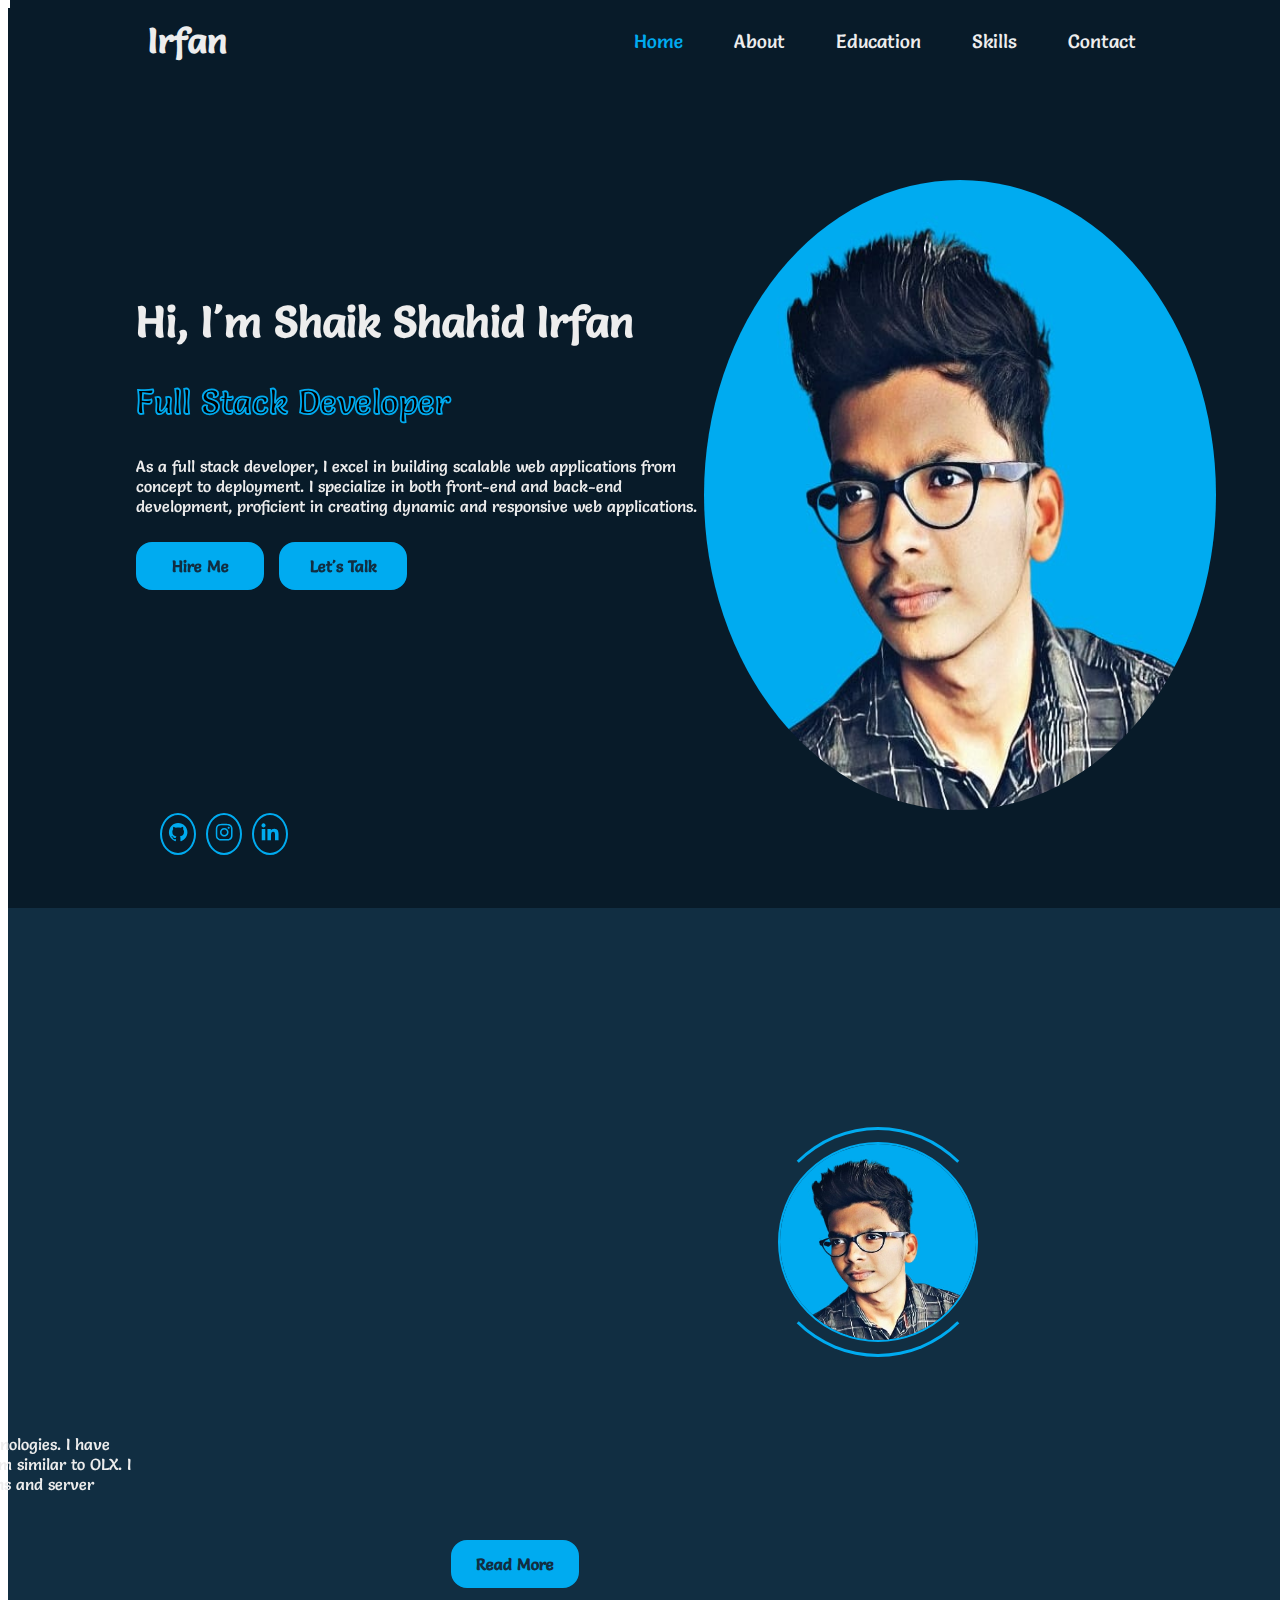
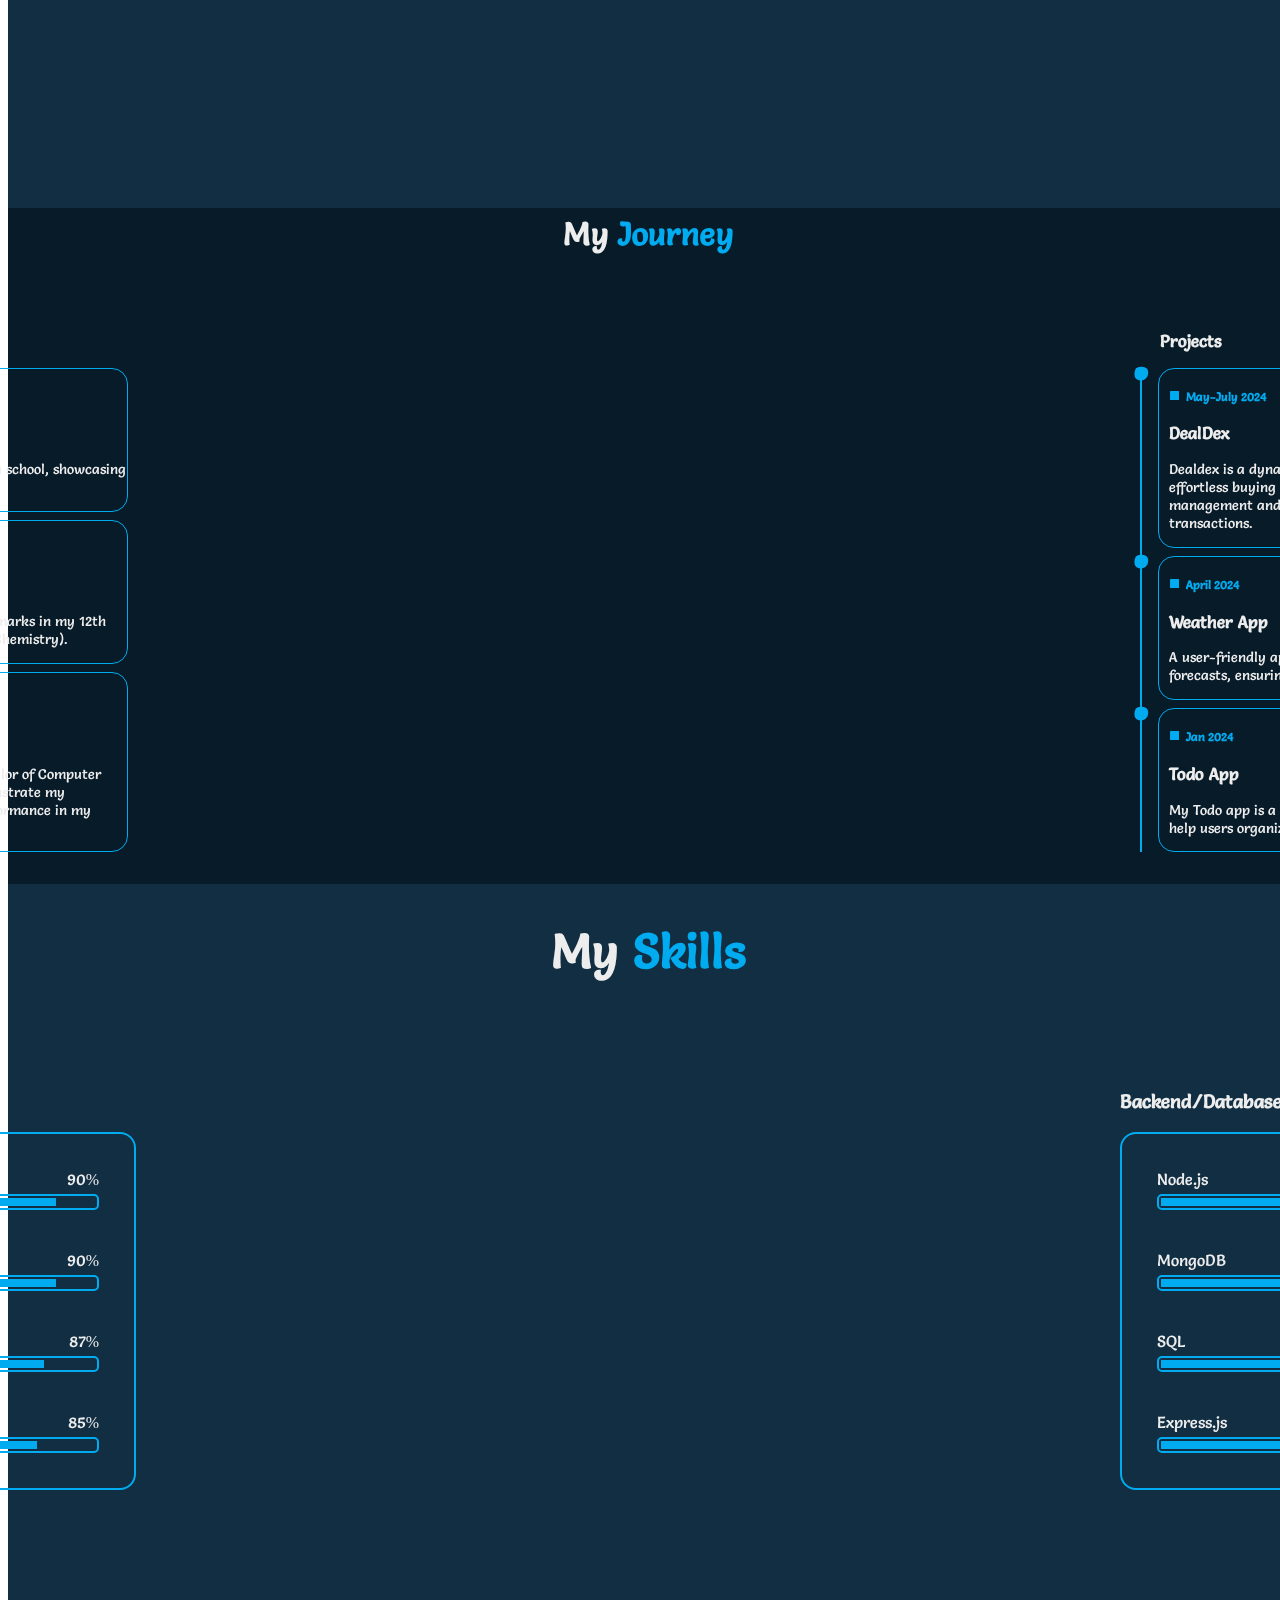
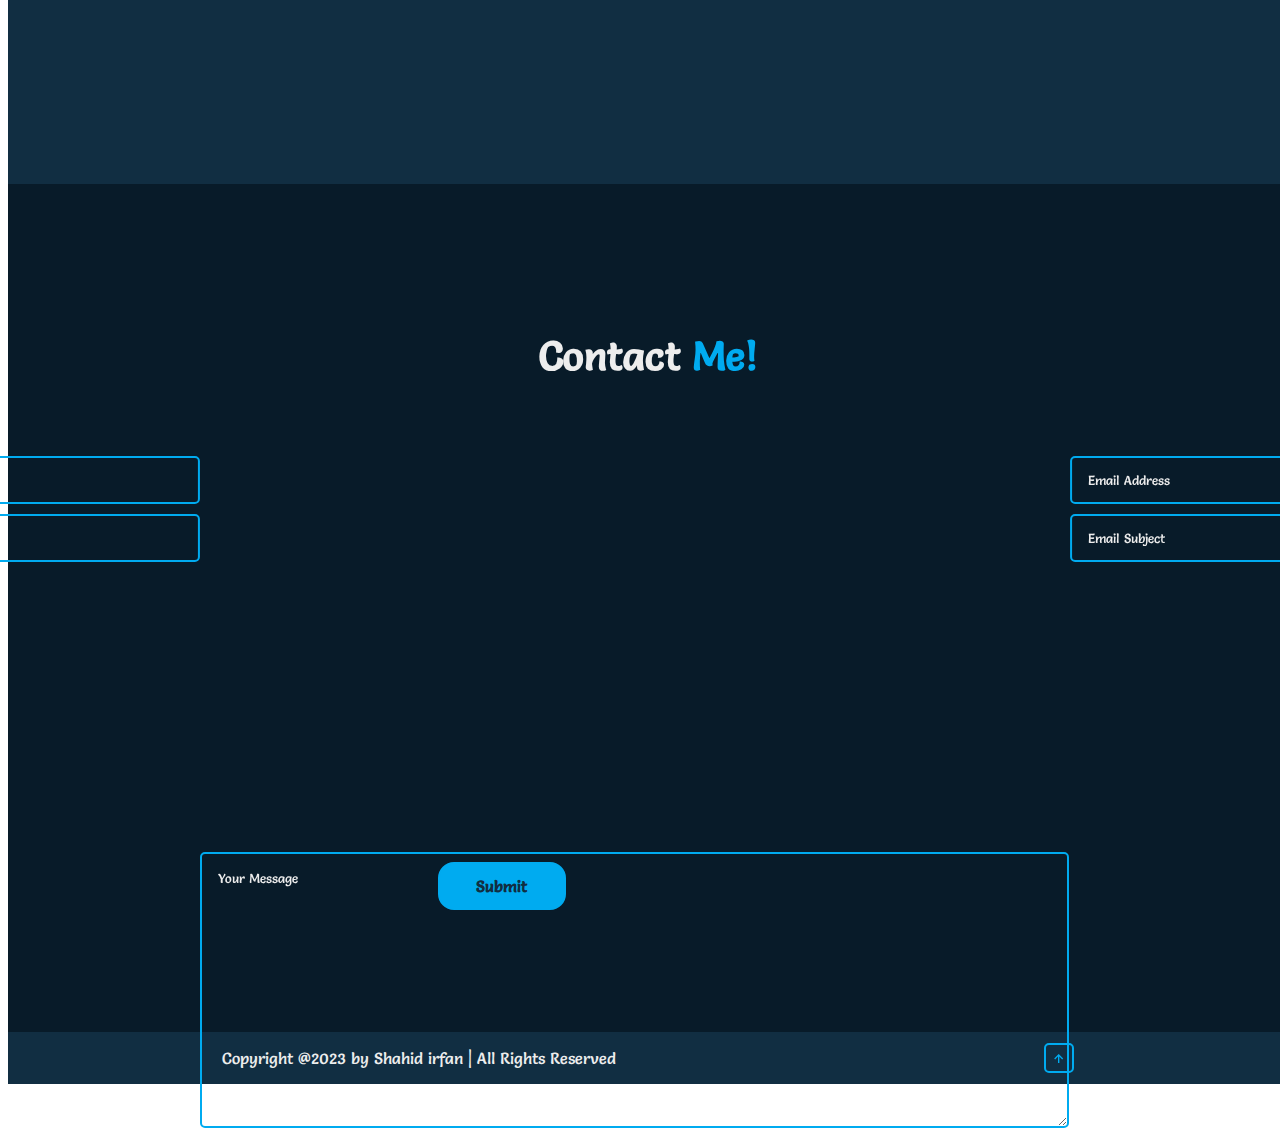
==== port.html @ 68192c5d "Initialising portfolio website" ====
<!DOCTYPE html>
<html lang="en">
  <head>
    <meta charset="UTF-8" />
    <meta name="viewport" content="width=device-width, initial-scale=1.0" />
    <title>Responsive-Portfolio</title>
    <link rel="stylesheet" href="port.css" />
    <link rel="preconnect" href="https://fonts.googleapis.com" />
    <link rel="preconnect" href="https://fonts.gstatic.com" crossorigin />
    <link
      href="https://fonts.googleapis.com/css2?family=Salsa&display=swap"
      rel="stylesheet"
    />
    <link
      href="https://unpkg.com/boxicons@2.1.4/css/boxicons.min.css"
      rel="stylesheet"
    />
    <link rel="stylesheet" href="https://unpkg.com/aos@next/dist/aos.css" />
  </head>
  <body>
    <!-- header section-->

    <header>
      <div class="header" >
        <a class="logo" href="##" >Irfan</a>

        <div id="menu" class="bx bx-menu"></div>

        <nav class="navigation" >
          <a class="a-hov" href="#Home">Home</a>
          <a href="#About">About</a>
          <a href="#Journey">Education</a>
          <a href="#Skills">Skills</a>
          <a href="#Contact">Contact</a>

          <span class="animate-nav"></span>
        </nav>
      </div>
    </header>

    <section class="Home" id="Home">
      <div class="Home-content">
        <div class="inner1-Home">
          <h1  data-aos="slide-right" data-aos-duration="1000">Hi, I'm <span>Shaik Shahid Irfan</span></h1>
          <h3  data-aos="slide-right" data-aos-duration="1250">Full Stack Developer</h3>
          <p data-aos="slide-right" data-aos-duration="1450">
            As a full stack developer, I excel in building scalable web applications from concept to deployment. 
            I specialize in both front-end and back-end development, proficient in creating dynamic and responsive web applications. 
          </p>
          <div class="Home-btns" data-aos="slide-right" data-aos-duration="1750">
            <a href="https://drive.google.com/file/d/11DgAiGfsEzOtwbl78KAKP4zDzGjMxRbS/view">
              <button class="btn-hov">Hire Me</button>
            </a>
            <a href="https://www.linkedin.com/in/shahid-irfan003">
              <button class="btn-hov">Let's Talk</button>
            </a>
          </div>
        </div>
        <div class="inner2-Home" data-aos="slide-up" data-aos-duration="2000">
          <a href="https://github.com/Shahidirfan003"><i class='bx bxl-github'></i></a>
          <a href="https://www.instagram.com/shahidirfan003"><i class='bx bxl-instagram' ></i></a>
          <a href="https://www.linkedin.com/in/shahid-irfan003"><i class="bx bxl-linkedin"></i></a>
        </div>
      </div>

      <div id="hexagon" data-aos="slide-left" data-aos-duration="2150" >
        <img src="./images/new.jpg" alt="image"/>
      </div>
    </section>

    <section class="About" id="About">
      <div class="About-Content">
        <h1 data-aos="slide-right" data-aos-duration="1000">About <span>Me</span></h1>

        <div data-aos="slide-left" data-aos-duration="1250" class="About-Image">
          <div class="image-inner">
            <img
              src="./images/new.jpg"
              alt="image"
            />
          </div>
          <span class="round"></span>
        </div>

        <h3 data-aos="slide-right" data-aos-duration="1450">Full Stack Developer!</h3>
        <p data-aos="slide-right" data-aos-duration="1650">
          Hello, I'm Shahid Irfan, a passionate full stack developer with a strong foundation in both front-end and back-end technologies. I have extensive experience in building and deploying dynamic web applications. 
          One of my notable projects is Dealdex, a platform similar to OLX. I successfully deployed Dealdex on a MongoDB cluster, demonstrating my capability in managing database integrations and server deployments.
        </p>

        <button  data-aos="slide-right" data-aos-duration="1850" class="btn-hov">Read More</button>
      </div>
    </section>

    <section id="Journey" class="Journey">
      <div class="Journey" >
        <h1 data-aos="slide-down" data-aos-duration="2000">My <span>Journey</span></h1>
        <div class="Journey-row">
          <div class="Journey-column-outer" >
            <h3 data-aos="slide-right" data-aos-duration="1000">Education</h3>
            <div  class="Journey-column" data-aos="slide-right" data-aos-duration="1250">
              <div class="Journey-column-dot">
                <h5><i class="bx bxs-square"></i>2008-2020</h5>
                <h3>Kerala High school</h3>
                <p>
                  I am proud to share that I received 10 points in my school, showcasing my
                   dedication and hard workin my studies.
                </p>
                <span class="hov-effect"></span>
              </div>

              <div class="Journey-column-dot">
                <h5><i class="bx bxs-square"></i>2020-2022</h5>
                <h3>Scholars Junior College</h3>
                <p>
                  I achieved an impressive score of 967 out of 1000 marks in my 12th class. 
                  I pursued MPC (Mathematics, Physics, and Chemistry).
                </p>
                <span class="hov-effect"></span>
              </div>

              <div class="Journey-column-dot">
                <h5><i class="bx bxs-square"></i>2022-2025</h5>
                <h3>Nizam College</h3>
                <p>
                  I achieved an impressive CGPA of 8.75 in my Bachelor of Computer Applications (BCA). 
                  These accomplishments demonstrate my commitment to excellence and my consistent performance in my educational journey.
          
                </p>
                <span class="hov-effect"></span>
              </div>
            </div>
          </div>

          <div class="Journey-column-outer">
            <h3 data-aos="slide-left" data-aos-duration="1000">Projects</h3>
            <div class="Journey-column" data-aos="slide-left" data-aos-duration="1350">
              <div class="Journey-column-dot">
                <h5><i class="bx bxs-square"></i>May-July 2024</h5>
                <h3>DealDex</h3>
                <p>
                  Dealdex is a dynamic web application akin to OLX, designed for effortless buying and selling.
                   It leverages MongoDB for
                   efficient data management and offers a user-friendly interface for seamless transactions.
                </p>
                <span class="hov-effect"><a href="https://dealdex.onrender.com/"><i class='bx bx-link-external'></i></a></span>
              </div>
              <div class="Journey-column-dot">
                <h5><i class="bx bxs-square"></i>April 2024</h5>
                <h3>Weather App</h3>
                <p>
                  A user-friendly app delivering real-time weather updates and forecasts, ensuring users are always prepared.
                </p>
                <span class="hov-effect"><a href="https://main--imaginative-gumdrop-d88d10.netlify.app/"><i class='bx bx-link-external' ></i></a></span>
              </div>
              <div class="Journey-column-dot">
                <h5><i class="bx bxs-square"></i>Jan 2024</h5>
                <h3>Todo App</h3>
                <p>
                  My Todo app is a straightforward task management tool designed to help users organize their 
                  daily activities efficiently.
                  
                </p>
                <span class="hov-effect"><i class='bx bx-link-external'></i></span>
              </div>
            </div>
          </div>
        </div>
      </div>
    </section>

    <section id="Skills" class="Skills">
      <div class="Skills-outer">
        <h1 data-aos="slide-down" data-aos-duration="1500">My <span>Skills</span></h1>
        <div class="Skills-row">
          <div class="Skills-column">
            <h3 data-aos="slide-right" data-aos-duration="1000">Frontend Skills</h3>
            <div class="Skills-content" data-aos="slide-right" data-aos-duration="1250">
              <div class="HTML">
                <div><span>HTML</span> <span>90%</span></div>
                <div>
                  <div></div>
                </div>
              </div>

              <div class="CSS">
                <div><span>CSS</span> <span>90%</span></div>
                <div>
                  <div></div>
                </div>
              </div>
              <div class="JavaScript">
                <div><span>JavaScript</span> <span>87%</span></div>
                <div>
                  <div></div>
                </div>
              </div>
              <div class="react">
                <div><span>React.js</span> <span>85%</span></div>
                <div>
                  <div></div>
                </div>
              </div>
            </div>
          </div>

          <div class="Skills-column">
            <h3 data-aos="slide-left" data-aos-duration="1000">Backend/Database Skills</h3>
            <div class="Skills-content" data-aos="slide-left" data-aos-duration="1250">
              <div class="node">
                <div><span>Node.js</span> <span>80%</span></div>
                <div>
                  <div></div>
                </div>
              </div>
              <div class="mongo">
                <div><span>MongoDB</span> <span>88%</span></div>
                <div>
                  <div></div>
                </div>
              </div>
              <div class="sql">
                <div><span>SQL</span> <span>75%</span></div>
                <div>
                  <div></div>
                </div>
              </div>
              <div class="cpp">
                <div><span>Express.js</span> <span>95%</span></div>
                <div>
                  <div></div>
                </div>
              </div>
            </div>
          </div>
        </div>
      </div>
    </section>

    <section id="Contact" class="Contact">
      <div class="Contact-Details">
        <h1 data-aos="slide-down" data-aos-duration="1500">Contact <span>Me!</span></h1>

        <form action="https://formspree.io/f/xanwyrnb" method="POST">
          <div class="inp-box">
            <div data-aos="slide-right" data-aos-duration="1000">
              <input
                type="text"
                name="fullName"
                id="Fname"
                placeholder="Full Name"
                value="Full Name"
              />
              <span class="inp-hov"></span>
            </div>

            <div data-aos="slide-left" data-aos-duration="1000">
              <input
                type="email"
                name="email"
                id="email"
                placeholder="Email Address"
                value="Email Address"
              />
              <span class="inp-hov"></span>
            </div>
          </div>
          <div class="inp-box" >
            <div data-aos="slide-right" data-aos-duration="1250">
              <input
                type="number"
                name="number"
                id="number"
                placeholder="Mobile Number"
                placeholder="Mobile Number"
              />
              <span class="inp-hov"></span>
            </div>

            <div data-aos="slide-left" data-aos-duration="1250">
              <input
                type="text"
                name="subject"
                id="Esub"
                placeholder="Email Subject"
                value="Email Subject"
              />
              <span class="inp-hov"></span>
            </div>
          </div>

          <div class="three">
            <div data-aos="slide-up" data-aos-duration="1350">
              <textarea name="message" id="textarea" cols="30" rows="15">
Your Message</textarea
              >
              <span class="inp-hov"></span>
            </div>
            <button class="btn-hov" data-aos="slide-right" data-aos-duration="1400">Submit</button>
          </div>
        </form>
      </div>
      <div class="footer" >
        <p >Copyright @2023 by Shahid irfan | All Rights Reserved</p>
        <a href="##"><i class="bx bx-up-arrow-alt"></i></a>
      </div>
    </section>

    <script src="https://unpkg.com/aos@next/dist/aos.js"></script>
    <script>
      AOS.init({offset:120,mirror: true});
    </script>
    <script src="port.js"></script>
  </body>
</html>
---- port.css ----
* {
  margin: none;
  padding: none;
  text-decoration: none;
  border: none;
  outline: none;
  scroll-behavior: smooth;
  box-sizing: border-box;
  font-family: "Salsa", cursive;
}
body {
  overflow-x: hidden;
  width:100vw;
}

:root {
  --bg-color: #081b29;
  --second-bg-color: #112e42;
  --text-color: #ededed;
  --main-color: #00abf0;
}

.header {
  padding: 1.2rem 9%;
  position: fixed;
  top: 0px;
  left:10px;
  right:0px;
  width: 100%;
  background-color: #081b29;
  display: flex;
  align-items: center;
  justify-content: space-between;
  z-index: 100;
}
.header> .logo {
  font-size: 2.2rem;
  font-weight: 800;
}

.navigation {
  position: relative;
  margin-right: 1rem;
  flex-shrink: 3;
}

/* .navigation a:hover {
  color: var(--main-color);
} */

.a-hov {
  color: var(--main-color) !important;
}

.header a {
  font-size: 1.2rem;
  text-decoration: none;
  color: var(--text-color);
  font-weight: 400;
  padding: 0px 15px;
  margin: 0px 8px;
}
#menu {
  color: #ededed;
  font-size: 2rem;
  display: none;
}

.header a:hover {
  font-weight: 600;
}

.bg-change {
  background-color: var(--second-bg-color);
}

/* media queries for nav */

@media (max-width: 995px) {
  .header #menu {
    display: inline;
  }

  .navigation {
    position: absolute;
    padding: 0rem 0%;
    top: 100%;
    width: 100%;
    left: -105%;
    right: 0px;
    background-color: var(--main-color);
    transition: 0.25s ease;
    z-index: 1;
    transition-delay: 0.25s;
  }

  .active {
    left: 0px;
    transition-delay: 0s;
  }
  .active .animate-nav {
    left: 0px;
    transition-delay: 0.25s;
  }

  .navigation > a {
    width: 95%;
    padding: 10px 15px;
    font-size: 1.1rem;
    margin: 10px 1rem;
    display: block;
  }

  .animate-nav {
    position: absolute;
    top: 0px;
    left: -105%;
    width: 100%;
    height: 100%;
    background-color: var(--second-bg-color);
    z-index: -1;
    transition: 0.25s ease;
  }
}

/* Home section */

section {
  width: 100%;
  height: 100vh;
  padding: 1.2rem 10%;
  background-color: var(--bg-color);
}

.Home-content {
  width: 55%;
  height: 100%;
  display: flex;
  flex-direction: column;
  justify-content: center;
}

#hexagon{
  position: absolute;
  top:20%;
  right:5%;
  width:40%;
  height:70%;
  opacity: 1;
}

#hexagon>img{
  width:100%;
  height:100%;
  border-radius: 50%;
}



.inner1-Home h1 {
  font-size: 2.7rem;
  color: var(--text-color);
}
.inner1-Home h3 {
  font-size: 2.1rem;
  -webkit-text-stroke: 0.7px var(--main-color);
}
.btn-hov {
  margin: 10px 10px 0px 0px;
  height: 3rem;
  width: 8rem;
  border: 2px solid var(--main-color);
  color: var(--main-color);
  background-color: transparent;
  border-radius: 1rem;
  font-weight: 600;
  font-size: 1rem;
  position: relative;
  overflow: hidden;
  z-index: 1;
}
.Home-btns button:nth-child(1) {
  background-color: var(--main-color);
  color: var(--second-bg-color);
}
.Home-btns button:nth-child(1):hover {
  color: var(--main-color);
}
.btn-hov::before {
  content: "";
  position: absolute;
  top: 0;
  left: 0;
  width: 0%;
  height: 100%;
  background-color: var(--bg-color);
  z-index: -1;
  transition: 0.25s ease;
}

.btn-hov:nth-child(2)::before {
  content: "";
  position: absolute;
  top: 0;
  left: 0;
  width: 0%;
  height: 100%;
  background-color: var(--main-color);
  z-index: -1;
  transition: 0.25s ease;
}
.btn-hov:nth-child(2):hover {
  color: var(--second-bg-color);
}

.btn-hov:hover::before {
  width: 100%;
}

.inner1-Home p {
  color: var(--text-color);
}
.inner1-Home {
  margin-bottom: 60px;
}

.inner2-Home a {
  position: relative;
  z-index: 1;
  color: var(--main-color);
  border: 2px solid var(--main-color);
  padding: 5px;
  border-radius: 50%;
  font-size: 1.4rem;
  margin-right: 5px;
  height: 2.6rem;
  width: 2.6rem;
}

.inner2-Home a::before {
  content: "";
  position: absolute;
  top: 0;
  left: 0;
  width: 0%;
  height: 100%;
  background-color: var(--main-color);
  border-radius: 50%;
  z-index: -1;
  transition: 0.25s ease;

}
.inner2-Home a:hover::before {
  width: 100%;
}
.inner2-Home a:hover {
  color: var(--second-bg-color);
}

.inner2-Home {
  position: absolute;
  bottom: 5rem;
  left:10rem;
}

/* about section */

#About {
  color: var(--text-color);
  background-color: var(--second-bg-color);
  padding: 3rem 10%;
  text-align: center;
}
.About-Content h1 {
  font-size: 3rem;
}
.About-Content h1 span {
  color: var(--main-color);
}
.About-Content h3 {
  font-size: 1.5rem;
}
#About .btn-hov {
  background-color: var(--main-color);
  color: var(--second-bg-color);
}
#About .btn-hov::before {
  background-color: var(--second-bg-color);
}
#About .btn-hov:hover {
  color: var(--main-color);
}
.image-inner {
  height: 200px;
  width: 200px;
  border: 2px solid var(--main-color);
  border-radius: 50%;
}
.image-inner img {
  width: 100%;
  height: 100%;
  border-radius: 50%;
}

.About-Image {
  height: 230px;
  width: 230px;
  padding: 10px;
  margin: auto;
  border-radius: 50%;
  display: flex;
  justify-content: center;
  align-items: center;
  position: relative;
  margin-top: 80px;
}

.About-Image .round {
  position: absolute;
  top: 0;
  left: 0;
  width: 100%;
  height: 100%;
  border-radius: 50%;
  border-top: 3px solid var(--main-color);
  border-bottom: 3px solid var(--main-color);
  border-left: 3px solid transparent;
  border-right: 3px solid transparent;
  animation: img-animate 6s linear 0s infinite;
}

/* Journey section */

#Journey{
  color: var(--text-color);
  background-color: var(--bg-color);
  padding: 1.5rem 10%;
  font-size: 0.9rem;
  height:100%;
}

.Journey h1 {
  font-size: 2rem;
  text-align: center;
}
.Journey h1 span {
  color: var(--main-color);
}

.Journey-row {
  display: flex;
  gap: 10px;
}

.Journey-row .Journey-column-outer{
  width:50%;
}

.Journey-column div {
  border: 1px solid var(--main-color);
  margin: 8px;
  padding-left: 10px;
  border-radius: 1rem;
}

.Journey-column {
  border-left: 2px solid var(--main-color);
  padding-left: 8px;
  margin-right: 20px;
}

.Journey-column h5 {
  color: var(--main-color);
  position: relative;
}
.Journey-column h5 i {
  margin-right: 5px;
}
.Journey-column-dot {
  position: relative;
  z-index: 1;
}
.Journey-column-dot::before {
  content: ".";
  position: absolute;
  top: -75px;
  left: -29px;
  font-size: 5.5rem;
  color: var(--main-color);
  z-index: 100;
}

.Journey-column-dot:hover .hov-effect {
  width: 100%;
}
.Journey-column-dot:hover .hov-effect i{
  display:inline;
  cursor: pointer;
}

.Journey-column-dot .hov-effect {
  position: absolute;
  display:flex;
  justify-content: center;
  align-items: center;
  font-size: 1.5rem;
  top: 0px;
  left: 0px;
  width: 0%;
  height: 100%;
  background-color: var(--second-bg-color);
  z-index: -1;
  transition: 0.25s ease;
  border-radius: 1rem;
}
.hov-effect i{
  display:none ;
}
.hov-effect i{
  font-weight: 500 !important;
  background-color: white;
  color:black;
  border-radius: 50%;
  padding:1rem;
}
.hov-effect a{
  z-index: 1000;
  text-decoration: none;
  color:white;
  display:block !important;
}

/* skills section */

#Skills {
  color: var(--text-color);
  background-color: var(--second-bg-color);
  padding: 4rem 10%;
}

.Skills-outer h1 {
  text-align: center;
  font-size: 3rem;
}
.Skills-outer h1 span {
  color: var(--main-color);
}
.Skills-row {
  display: flex;
  margin-top: 1rem;
}

.Skills-column {
  width: 49%;
  height: 100%;
  margin-right: 40px;
}
.Skills-content {
  border: 2px solid var(--main-color);
  padding: 15px;
  border-radius: 1rem;
  position: relative;
  overflow: hidden;
  z-index: 1;
}

.Skills-content > div div:nth-child(1) {
  display: flex;
  flex-direction: row;
  justify-content: space-between;
}
.Skills-content > div {
  padding: 20px;
}

.Skills-content > div div:nth-child(2) {
  border: 2px solid var(--main-color);
  width: 100%;
  margin-top: 5px;
  height: 1rem;
  border-radius: 5px;
  position: relative;
  padding: 2px;
}

.Skills-content .HTML div:nth-child(2) div {
  width: 90%;
  height: 100%;
  background-color: var(--main-color);
}

.Skills-content .CSS div:nth-child(2) div {
  width: 90%;
  height: 100%;
  background-color: var(--main-color);
}

.Skills-content .JavaScript div:nth-child(2) div {
  width: 87%;
  height: 100%;
  background-color: var(--main-color);
}

.Skills-content .react div:nth-child(2) div {
  width: 85%;
  height: 100%;
  background-color: var(--main-color);
}

.Skills-content .node div:nth-child(2) div {
  width: 80%;
  height: 100%;
  background-color: var(--main-color);
}

.Skills-content .mongo div:nth-child(2) div {
  width: 88%;
  height: 100%;
  background-color: var(--main-color);
}
.Skills-content .sql div:nth-child(2) div {
  width: 75%;
  height: 100%;
  background-color: var(--main-color);
}
.Skills-content .cpp div:nth-child(2) div {
  width: 95%;
  height: 100%;
  background-color: var(--main-color);
}

.Skills-outer .Skills-content::before {
  content: "";
  position: absolute;
  top: 0px;
  left: 0px;
  width: 0%;
  height: 100%;
  background-color: var(--bg-color);
  z-index: -1;
  transition: 0.25s ease;
}

.Skills-outer .Skills-content:hover::before {
  width: 100%;
}

/* contact section */

#Contact {
  color: var(--text-color);
  background-color: var(--bg-color);
  padding: 3rem 0 0 0;
  display: flex;
  flex-direction: column;
  justify-content: center;
}
.Contact-Details {
  width: 70%;
  margin: auto;
}
.Contact-Details h1 {
  font-size: 2.5rem;
  text-align: center;
}
.Contact-Details h1 span {
  color: var(--main-color);
}

.Contact-Details input {
  background-color: transparent;
  border: 2px solid var(--main-color);
  height: 3rem;
  width: 100%;
  border-radius: 5px;
  color: var(--text-color);
  padding-left: 1rem;
}

.Contact-Details .inp-box {
  width: 100%;
  display: flex;
  flex-direction: row;
  justify-content: start;
  gap: 10px;
  margin-bottom: 10px;
}
.Contact-Details .inp-box > div {
  width: 48%;
  position: relative;
  overflow: hidden;
  z-index: 1;
}

.Contact-Details .inp-hov {
  position: absolute;
  top: 0px;
  left: 0px;
  width: 0%;
  height: 100%;
  background-color: var(--second-bg-color);
  transition: 0.25s ease;
  z-index: -1;
}

.Contact-Details div > div:hover > .inp-hov {
  width: 100%;
}

.Contact-Details .three > div {
  position: relative;
  width: 100%;
  overflow: hidden;
  z-index: 1;
}

.Contact-Details textarea {
  background-color: transparent;
  width: 100%;
  border: 2px solid var(--main-color);
  border-radius: 5px;
  color: var(--text-color);
  padding: 1rem;
}
#Contact .Contact-Details .btn-hov {
  background-color: var(--main-color);
  color: var(--second-bg-color);
}

.Contact-Details .btn-hov:hover::before {
  background-color: var(--bg-color);
}
#Contact .Contact-Details .btn-hov:hover {
  color: var(--main-color);
}
.Contact-Details .three {
  display: flex;
  flex-direction: column;
  align-items: center;
  width: 97%;
}

#Contact .footer {
  position: relative;
  display: flex;
  justify-content: space-around;
  align-items: center;
  background-color: var(--second-bg-color);
}

#Contact .footer a {
  width: 30px;
  height: 30px;
  border: 2px solid var(--main-color);
  text-decoration: none;
  color: var(--main-color);
  padding: 5px 5px;
  border-radius: 5px;
  z-index: 1;
  position: relative;
}

#Contact .footer a::before {
  content: "";
  position: absolute;
  top: 0;
  left: 0;
  width: 0;
  height: 100%;
  background-color: var(--main-color);
  z-index: -1;
  transition: 0.25s;
}

#Contact .footer a:hover {
  color: var(--second-bg-color);
}

#Contact .footer a:hover::before {
  background-color: var(--main-color);
}

#Contact .footer a:hover::before {
  width: 100%;
}

/* adding media queries */

@media ((min-width: 420px) and (max-width: 780px)) {
  .Journey-row .Journey-column-outer{
    width:100%;
  }
  .Skills-row {
    display: block;
  }

  #hexagon{
    opacity: .5;
  }

  #Journey,
  #Contact,
  #Skills {
    height: 100%;
  }

  .header {
    width: 97.5%;
    left: 9px;
  }

  #Home .Home-content {
    width: 80%;
    position: relative;
    z-index: 10;
  }

  .Home-content .inner1-Home h1 span {
    display: block;
  }

  .Skills-column {
    width: 100%;
  }
  .Journey-row {
    display: block;
  }

  .Contact-Details .inp-box {
    display: block;
  }

  .Contact-Details .inp-box > div {
    margin-bottom: 0.5rem;
    width: 100%;
  }

  .Contact-Details .three {
    width: 100%;
  }
  .Contact-Details {
    margin-bottom: 2.5rem;
  }
}

@media (max-width: 420px) {
  .Journey-row .Journey-column-outer{
    width:100%;
  }
  .Skills-row {
    display: block;
  }

  #hexagon{
    display:none;
  }

  #About,
  #Journey,
  #Contact,
  #Skills {
    height: 100%;
  }

  .header {
    width: 95.5%;
    left: 9px;
  }

  #Home .Home-content {
    width: 80%;
  }

  .Home-content .inner1-Home h1 span {
    display: block;
  }

  .Skills-column {
    width: 100%;
  }
  .Journey-row {
    display: block;
  }

  .Contact-Details .inp-box {
    display: block;
  }

  .Contact-Details .inp-box > div {
    margin-bottom: 0.5rem;
    width: 100%;
  }

  .Contact-Details .three {
    width: 100%;
  }
  .Contact-Details {
    margin-bottom: 2.5rem;
  }

  #Contact .footer {
    flex-wrap: wrap;
    font-size: 85%;
    text-align: center;
    margin-top: 25px;
  }
  .footer a{
    margin-bottom: 5px;
  }

  #About .About-Content button{
     margin-bottom: 20px;
  }

  #Home .Home-content{
    width:100%;
  }

  #Home .inner2-Home{
    bottom:2.5rem;
    left:2.3rem;
  }
}

/* Animation */

@keyframes img-animate {
  0% {
    transform: rotate(0deg);
  }
  100% {
    transform: rotate(360deg);
  }
}
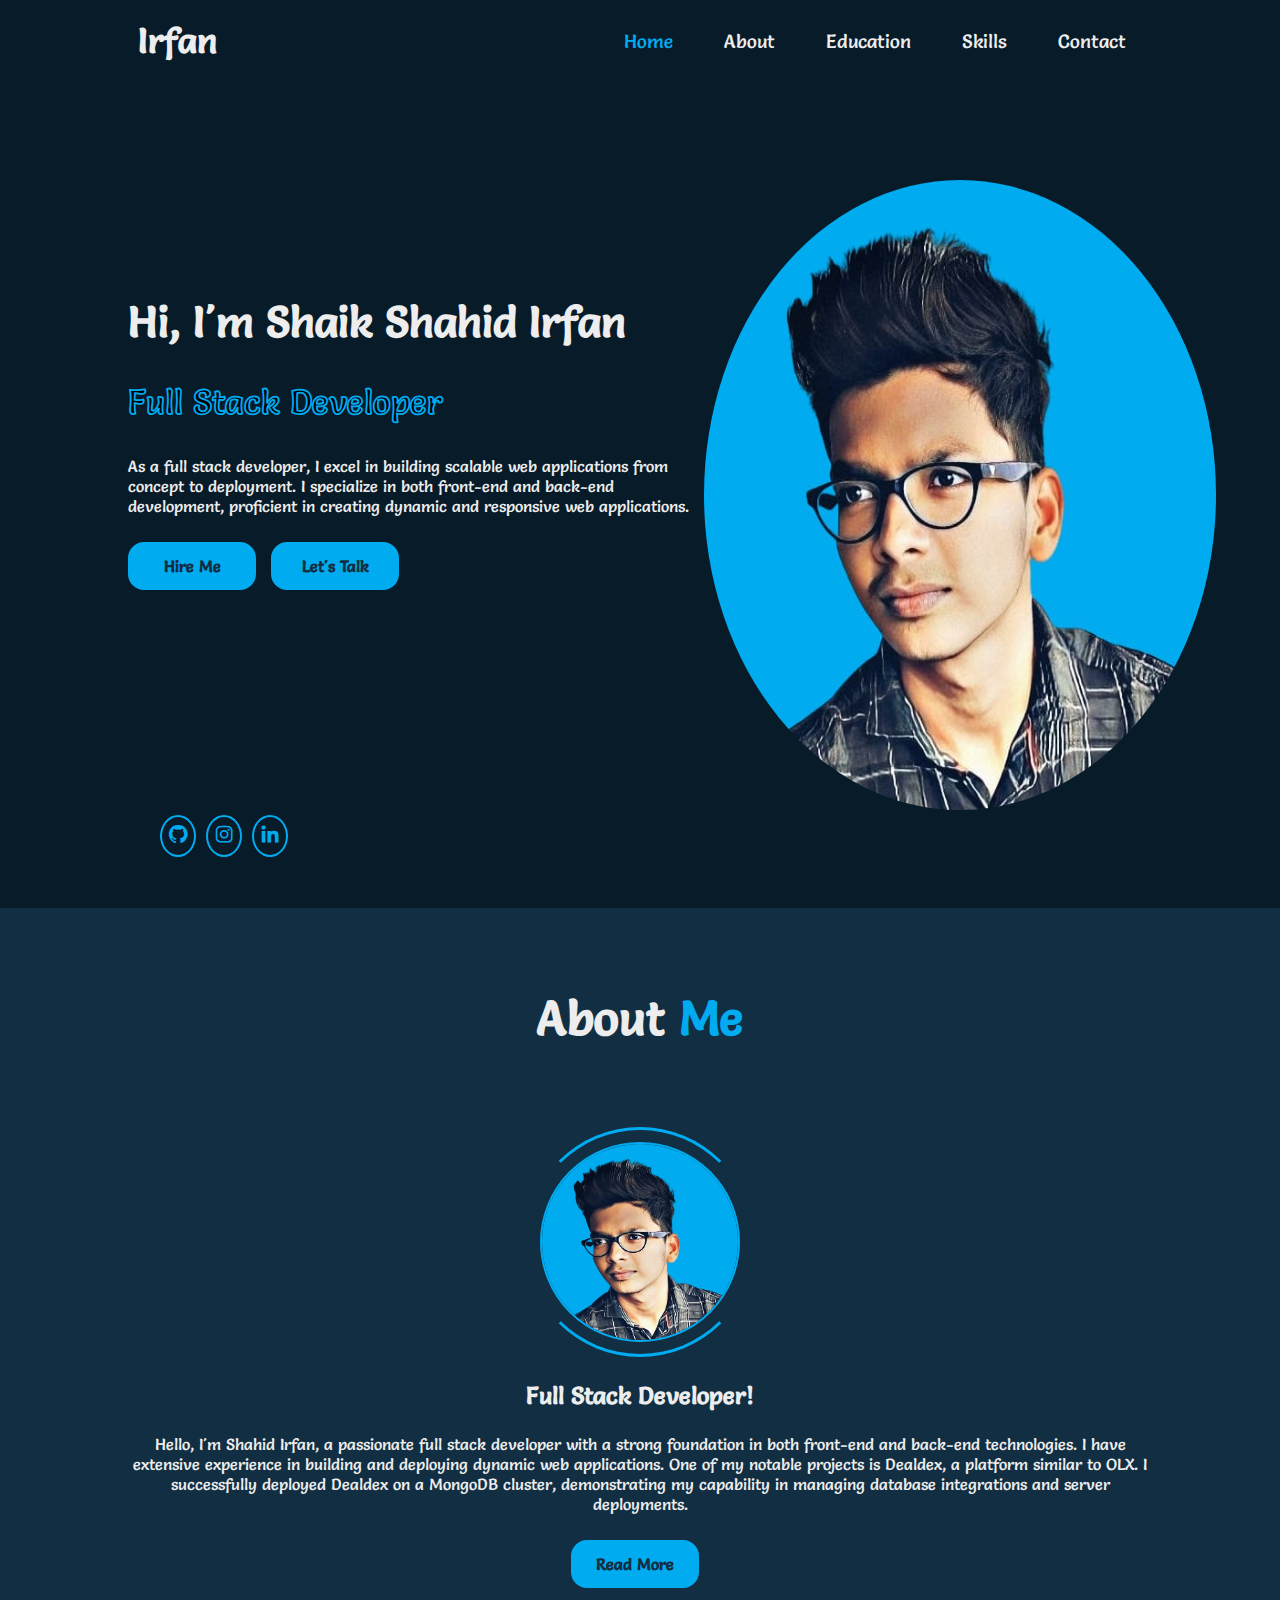
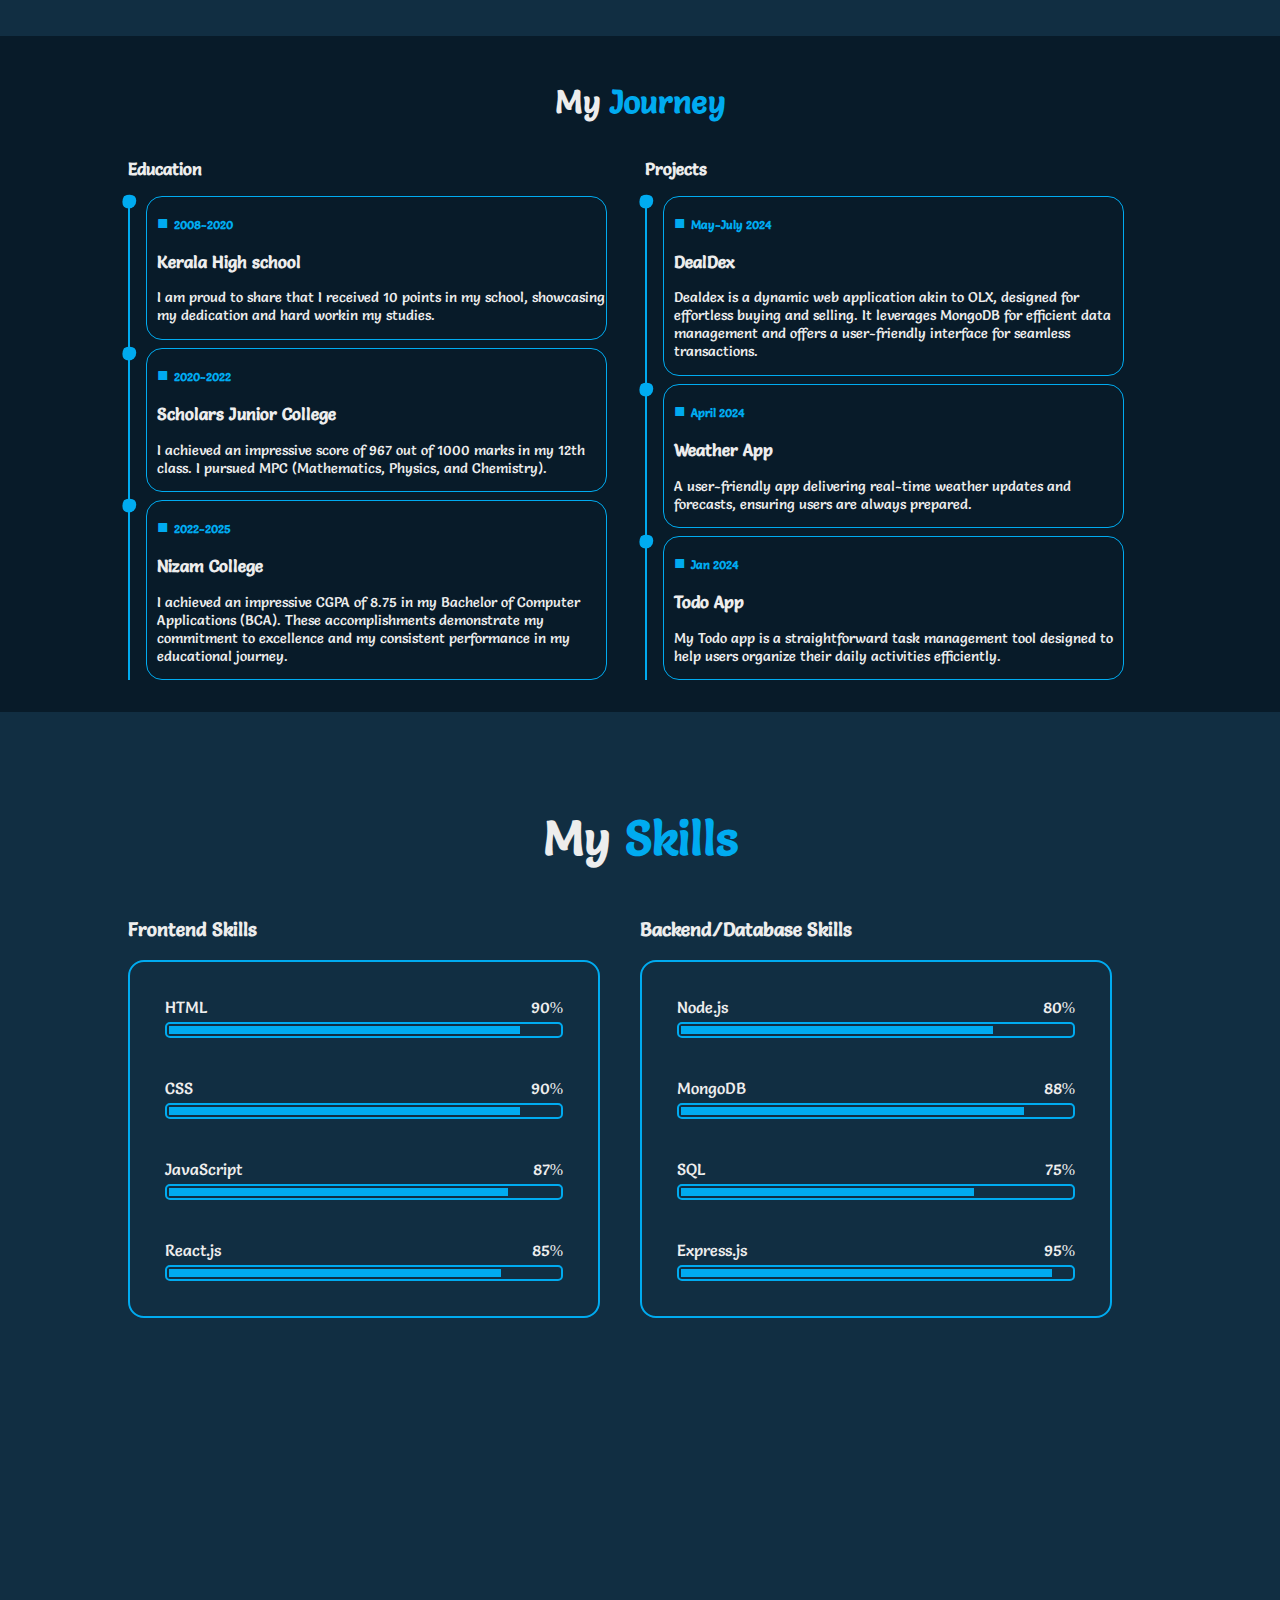
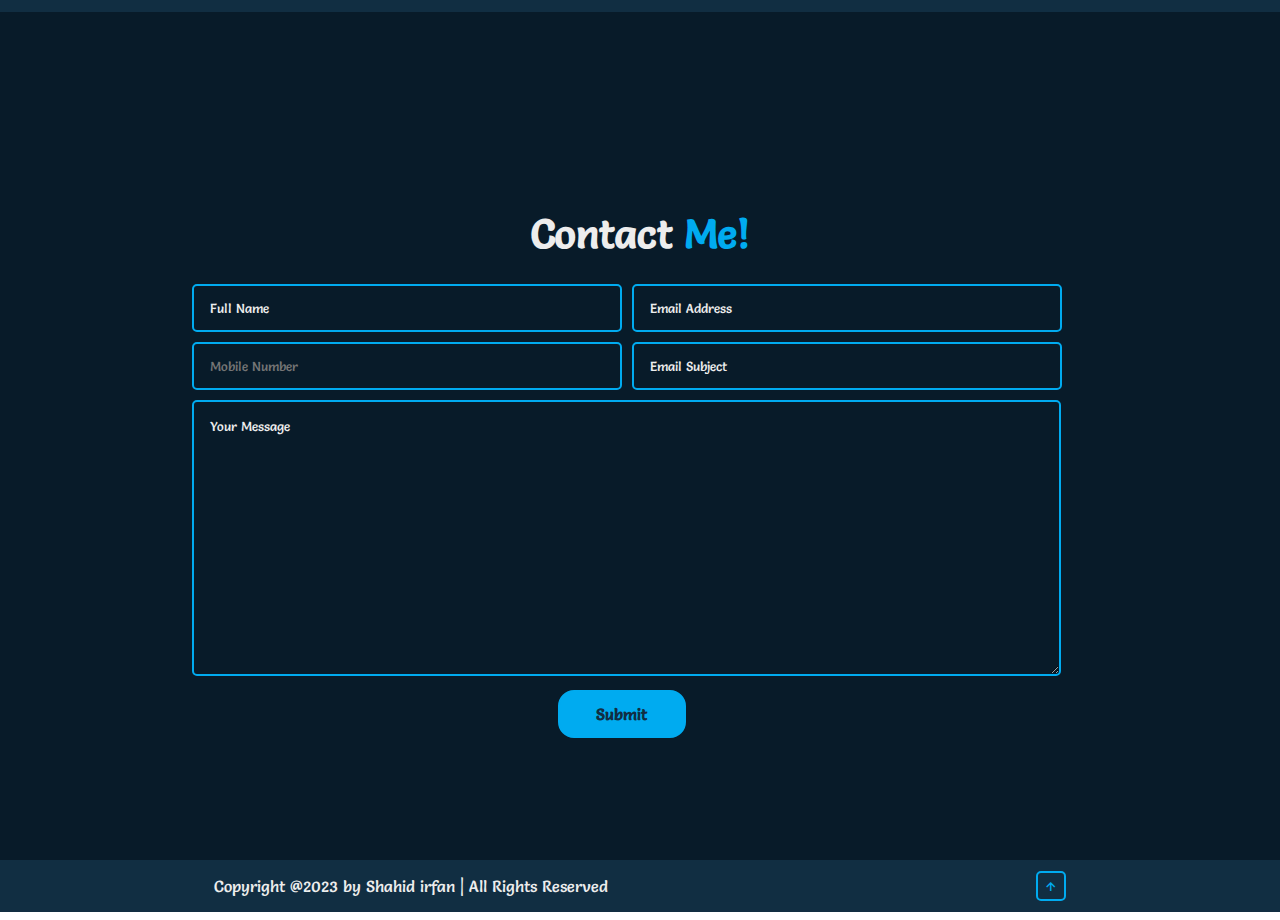
==== commit 2d08af72: "chages made to navbar" ====
--- a/port.html
+++ b/port.html
@@ -15,7 +15,7 @@
       href="https://unpkg.com/boxicons@2.1.4/css/boxicons.min.css"
       rel="stylesheet"
     />
-    <link rel="stylesheet" href="https://unpkg.com/aos@next/dist/aos.css" />
+    <!-- <link rel="stylesheet" href="https://unpkg.com/aos@next/dist/aos.css" /> -->
   </head>
   <body>
     <!-- header section-->
--- a/port.css
+++ b/port.css
@@ -1,5 +1,5 @@
 * {
-  margin: none;
+  margin-left: 0;
   padding: none;
   text-decoration: none;
   border: none;
@@ -9,9 +9,10 @@
   font-family: "Salsa", cursive;
 }
 body {
-  overflow-x: hidden;
+  overflow-x:hidden ;
   width:100vw;
 }
+
 
 :root {
   --bg-color: #081b29;
@@ -24,8 +25,7 @@
   padding: 1.2rem 9%;
   position: fixed;
   top: 0px;
-  left:10px;
-  right:0px;
+  left:0px;
   width: 100%;
   background-color: #081b29;
   display: flex;
@@ -259,7 +259,7 @@
 
 .inner2-Home {
   position: absolute;
-  bottom: 5rem;
+  bottom: 50px;
   left:10rem;
 }
 
@@ -686,6 +686,12 @@
 
 /* adding media queries */
 
+@media(max-width:1300px){
+  #About{
+    height:100%;
+  }
+}
+
 @media ((min-width: 420px) and (max-width: 780px)) {
   .Journey-row .Journey-column-outer{
     width:100%;
@@ -697,6 +703,7 @@
   #hexagon{
     opacity: .5;
   }
+
 
   #Journey,
   #Contact,
@@ -705,8 +712,8 @@
   }
 
   .header {
-    width: 97.5%;
-    left: 9px;
+    width: 100%;
+    left: 0px;
   }
 
   #Home .Home-content {
@@ -744,6 +751,16 @@
 }
 
 @media (max-width: 420px) {
+  .header {
+    width: 100%;
+    left: 0px;
+  }
+  
+.inner2-Home {
+  position: relative;
+  bottom: 10px;
+  left:0px !important;
+}
   .Journey-row .Journey-column-outer{
     width:100%;
   }
@@ -762,10 +779,7 @@
     height: 100%;
   }
 
-  .header {
-    width: 95.5%;
-    left: 9px;
-  }
+  
 
   #Home .Home-content {
     width: 80%;
